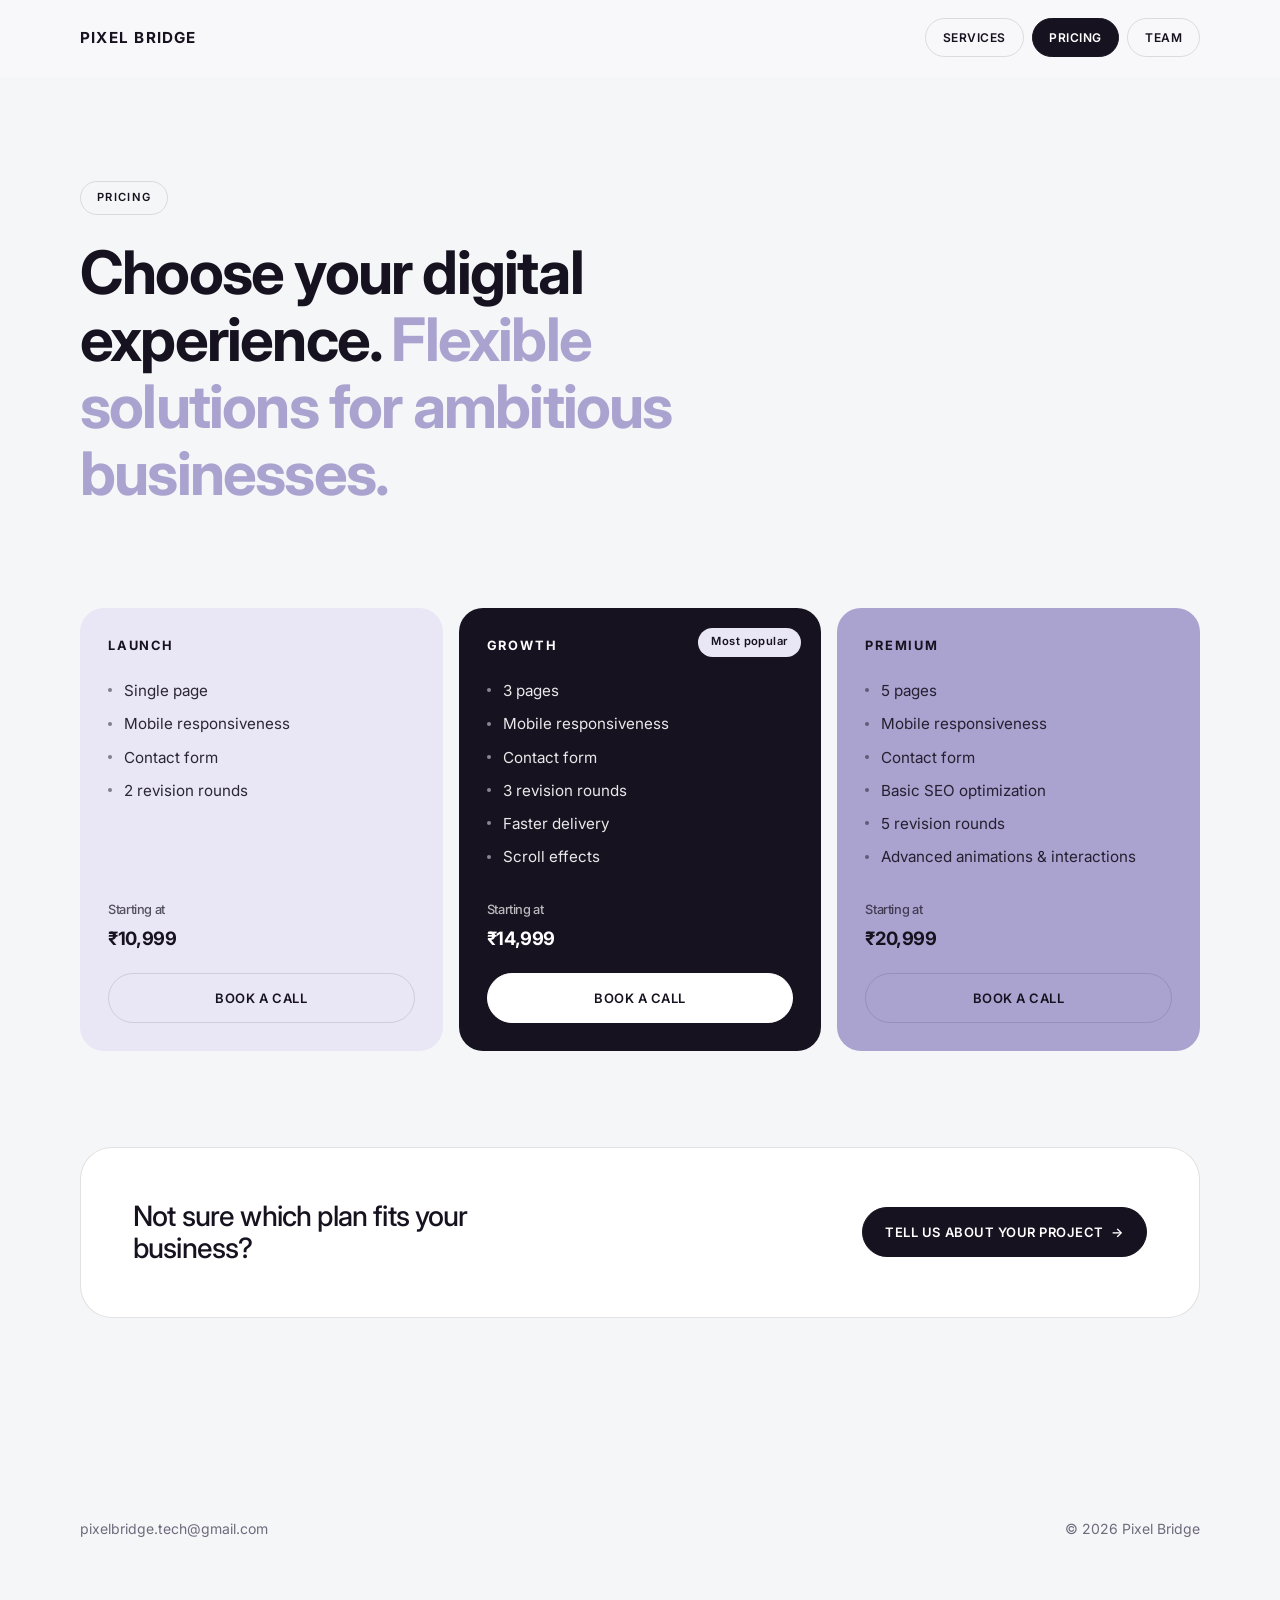
==== pricing.html @ 87578d6c "Initial commit - Pixel Bridge redesign" ====
<!DOCTYPE html>
<html lang="en">
<head>
  <meta charset="UTF-8">
  <meta name="viewport" content="width=device-width, initial-scale=1.0">
  <title>Pricing | Pixel Bridge</title>
  <meta name="description" content="Flexible website packages from Pixel Bridge — Launch, Growth, and Premium plans for startups and growing businesses in Chennai.">
  <meta property="og:title" content="Pricing | Pixel Bridge">
  <meta property="og:description" content="Flexible website solutions crafted for startups, growing brands, and ambitious businesses.">
  <meta property="og:type" content="website">
  <meta property="og:url" content="https://pixelbridgetech.com/pricing.html">
  <meta property="og:image" content="https://pixelbridgetech.com/pictures/PIXEL%20BRIDGE%20LOGO/Light%20Version%20Symbol.png">
  <link rel="canonical" href="https://pixelbridgetech.com/pricing.html">
  <link rel="preconnect" href="https://fonts.googleapis.com">
  <link rel="preconnect" href="https://fonts.gstatic.com" crossorigin>
  <link href="https://fonts.googleapis.com/css2?family=Inter:wght@400;500;600;700&display=swap" rel="stylesheet">
  <link rel="stylesheet" href="home.css">
  <link rel="icon" type="image/png" href="pictures/PIXEL BRIDGE LOGO/Light Version Symbol.png">
  <script async src="https://tally.so/widgets/embed.js"></script>
</head>
<body>

  <header class="navbar" id="site-nav">
    <div class="container navbar__inner">
      <a href="index.html" class="navbar__logo">PIXEL BRIDGE</a>
      <nav class="navbar__links" id="primary-nav" aria-label="Primary">
        <a href="services.html" class="btn btn--outline btn--sm">Services</a>
        <a href="pricing.html" class="btn btn--dark btn--sm" aria-current="page">Pricing</a>
        <a href="team.html" class="btn btn--outline btn--sm">Team</a>
      </nav>
      <button class="hamburger" type="button" aria-label="Open navigation menu" aria-expanded="false" aria-controls="primary-nav">
        <span></span><span></span><span></span>
      </button>
    </div>
  </header>

  <main class="page">
    <div class="container">
      <header class="page-hero reveal" aria-labelledby="pricing-heading">
        <div class="page-hero__pill">
          <span class="pill">Pricing</span>
        </div>
        <h1 id="pricing-heading" class="page-hero__title">
          Choose your digital experience.
          <span class="accent">Flexible solutions for ambitious businesses.</span>
        </h1>
      </header>

      <section class="pricing-grid" aria-label="Pricing plans">
        <article class="price-card reveal">
          <h2 class="price-card__name">Launch</h2>
          <ul class="price-card__list">
            <li>Single page</li>
            <li>Mobile responsiveness</li>
            <li>Contact form</li>
            <li>2 revision rounds</li>
          </ul>
          <p class="price-card__price">
            <span>Starting at</span>
            ₹10,999
          </p>
          <a
            href="#tally-open=rjJZKl&tally-layout=modal&tally-width=379&tally-overlay=1&tally-emoji-animation=none&tally-auto-close=0&tally-form-events-forwarding=1"
            class="btn btn--outline"
          >
            Book a Call
          </a>
        </article>

        <article class="price-card price-card--mid reveal">
          <span class="price-card__badge">Most popular</span>
          <h2 class="price-card__name">Growth</h2>
          <ul class="price-card__list">
            <li>3 pages</li>
            <li>Mobile responsiveness</li>
            <li>Contact form</li>
            <li>3 revision rounds</li>
            <li>Faster delivery</li>
            <li>Scroll effects</li>
          </ul>
          <p class="price-card__price">
            <span>Starting at</span>
            ₹14,999
          </p>
          <a
            href="#tally-open=rjJZKl&tally-layout=modal&tally-width=379&tally-overlay=1&tally-emoji-animation=none&tally-auto-close=0&tally-form-events-forwarding=1"
            class="btn btn--outline"
          >
            Book a Call
          </a>
        </article>

        <article class="price-card price-card--high reveal">
          <h2 class="price-card__name">Premium</h2>
          <ul class="price-card__list">
            <li>5 pages</li>
            <li>Mobile responsiveness</li>
            <li>Contact form</li>
            <li>Basic SEO optimization</li>
            <li>5 revision rounds</li>
            <li>Advanced animations &amp; interactions</li>
          </ul>
          <p class="price-card__price">
            <span>Starting at</span>
            ₹20,999
          </p>
          <a
            href="#tally-open=rjJZKl&tally-layout=modal&tally-width=379&tally-overlay=1&tally-emoji-animation=none&tally-auto-close=0&tally-form-events-forwarding=1"
            class="btn btn--outline"
          >
            Book a Call
          </a>
        </article>
      </section>

      <section class="cta cta--light section-spacer" aria-labelledby="pricing-cta">
        <div class="cta__box reveal">
          <h2 id="pricing-cta" class="cta__title">
            Not sure which plan fits your business?
          </h2>
          <div class="cta__action">
            <a
              href="#tally-open=rjJZKl&tally-layout=modal&tally-width=379&tally-overlay=1&tally-emoji-animation=none&tally-auto-close=0&tally-form-events-forwarding=1"
              class="btn btn--dark"
            >
              Tell Us About Your Project <span aria-hidden="true">→</span>
            </a>
          </div>
        </div>
      </section>
    </div>
  </main>

  <footer class="footer">
    <div class="container footer__inner">
      <a class="footer__email" href="mailto:pixelbridge.tech@gmail.com">pixelbridge.tech@gmail.com</a>
      <p class="footer__copy">&copy; 2026 Pixel Bridge</p>
    </div>
  </footer>

  <script src="script.js"></script>
</body>
</html>
---- home.css ----
/* ============================================
   Pixel Bridge — Home (minimal / premium)
   ============================================ */

:root {
  --bg: #F8F7FA;
  --dark: #17121F;
  --lavender: #AAA2CF;
  --lavender-light: #E9E6F5;
  --text-gray: #6F6A7D;
  --border: rgba(23, 18, 31, 0.12);
  --radius: 24px;
  --radius-pill: 999px;
  --max: 1120px;
  --space-xs: 0.5rem;
  --space-sm: 1rem;
  --space-md: 1.5rem;
  --space-lg: 2.5rem;
  --space-xl: 4rem;
  --space-2xl: 6rem;
  --font: "Inter", system-ui, -apple-system, sans-serif;
  --ease: cubic-bezier(0.22, 1, 0.36, 1);
}

*,
*::before,
*::after {
  margin: 0;
  padding: 0;
  box-sizing: border-box;
}

html {
  scroll-behavior: smooth;
  scroll-padding-top: 5rem;
}

@media (prefers-reduced-motion: reduce) {
  html {
    scroll-behavior: auto;
  }

  *,
  *::before,
  *::after {
    animation-duration: 0.01ms !important;
    animation-iteration-count: 1 !important;
    transition-duration: 0.01ms !important;
  }
}

body {
  font-family: var(--font);
  background: #F5F6F8;
  color: var(--dark);
  line-height: 1.6;
  -webkit-font-smoothing: antialiased;
  overflow-x: hidden;
}

img {
  max-width: 100%;
  height: auto;
  display: block;
}

a {
  color: inherit;
  text-decoration: none;
}

ul {
  list-style: none;
}

.container {
  width: min(100% - 2.5rem, var(--max));
  margin-inline: auto;
}

/* ---------- Buttons ---------- */

.btn {
  display: inline-flex;
  align-items: center;
  justify-content: center;
  gap: 0.45rem;
  padding: 0.85rem 1.4rem;
  border-radius: var(--radius-pill);
  font-size: 0.8125rem;
  font-weight: 600;
  letter-spacing: 0.04em;
  text-transform: uppercase;
  border: 1px solid transparent;
  cursor: pointer;
  transition: background 0.25s var(--ease), color 0.25s var(--ease),
    border-color 0.25s var(--ease), transform 0.25s var(--ease);
  white-space: nowrap;
}

.btn:focus-visible {
  outline: 2px solid var(--lavender);
  outline-offset: 3px;
}

.btn--dark {
  background: var(--dark);
  color: #fff;
  border-color: var(--dark);
}

.btn--dark:hover {
  background: #2a2233;
  transform: translateY(-1px);
}

.btn--outline {
  background: transparent;
  color: var(--dark);
  border-color: var(--border);
}

.btn--outline:hover {
  border-color: var(--dark);
  transform: translateY(-1px);
}

.btn--light {
  background: #fff;
  color: var(--dark);
  border-color: #fff;
}

.btn--light:hover {
  background: var(--lavender-light);
  transform: translateY(-1px);
}

.btn--sm {
  padding: 0.55rem 1.05rem;
  font-size: 0.75rem;
}

.pill {
  display: inline-flex;
  align-items: center;
  justify-content: center;
  padding: 0.45rem 1rem;
  border: 1px solid var(--border);
  border-radius: var(--radius-pill);
  font-size: 0.7rem;
  font-weight: 600;
  letter-spacing: 0.12em;
  text-transform: uppercase;
  color: var(--dark);
}

/* ---------- Navbar ---------- */

.navbar {
  position: sticky;
  top: 0;
  z-index: 100;
  background: rgba(248, 247, 250, 0.85);
  backdrop-filter: blur(12px);
  -webkit-backdrop-filter: blur(12px);
  border-bottom: 1px solid transparent;
  transition: border-color 0.3s ease;
}

.navbar.is-scrolled {
  border-bottom-color: var(--border);
}

.navbar__inner {
  display: flex;
  align-items: center;
  justify-content: space-between;
  padding: 1.15rem 0;
  gap: 1rem;
}

.navbar__logo {
  font-size: 0.95rem;
  font-weight: 700;
  letter-spacing: 0.08em;
  text-transform: uppercase;
  color: var(--dark);
}

.navbar__links {
  display: flex;
  align-items: center;
  gap: 0.5rem;
}

.navbar__cta {
  margin-left: 0.35rem;
}

.hamburger {
  display: none;
  flex-direction: column;
  justify-content: center;
  gap: 5px;
  width: 2.5rem;
  height: 2.5rem;
  background: none;
  border: 1px solid var(--border);
  border-radius: var(--radius-pill);
  cursor: pointer;
  padding: 0.55rem;
}

.hamburger span {
  display: block;
  height: 2px;
  width: 100%;
  background: var(--dark);
  border-radius: 2px;
  transition: transform 0.3s var(--ease), opacity 0.2s ease;
}

.hamburger.is-open span:nth-child(1) {
  transform: translateY(7px) rotate(45deg);
}

.hamburger.is-open span:nth-child(2) {
  opacity: 0;
}

.hamburger.is-open span:nth-child(3) {
  transform: translateY(-7px) rotate(-45deg);
}

/* ---------- Hero ---------- */

.hero {
  padding: clamp(3.5rem, 10vw, 6.5rem) 0 clamp(3rem, 8vw, 5rem);
  text-align: center;
}

.hero__pill {
  margin-bottom: 1.75rem;
}

.hero__title {
  font-size: clamp(2.35rem, 5.5vw, 4.25rem);
  font-weight: 600;
  font-family: 'Kedebideri', sans-serif;
  line-height: 1.12;
  letter-spacing: -0.03em;
  max-width: 20ch;
  margin: 0 auto 1.5rem;
  color: var(--dark);
}

.hero__accent {
  color: #9f74e1;
}

.hero__sub {
  max-width: 36rem;
  margin: 0 auto 2.25rem;
  font-size: clamp(1rem, 1.5vw, 1.125rem);
  color: var(--text-gray);
  line-height: 1.7;
}

.hero__actions {
  display: flex;
  flex-wrap: wrap;
  justify-content: center;
  gap: 0.75rem;
}

/* ---------- Stats ---------- */

.stats {
  padding: 0 0 var(--space-2xl);
}

.stats__grid {
  display: grid;
  grid-template-columns: repeat(3, 1fr);
  gap: 1rem;
}

.stat-card {
  display: flex;
  flex-direction: column;
  justify-content: space-between;
  min-height: 220px;
  padding: 1.75rem;
  border-radius: var(--radius);
}

.stat-card__label {
  font-size: 0.75rem;
  font-weight: 600;
  letter-spacing: 0.14em;
  text-transform: uppercase;
}

.stat-card__value {
  font-size: clamp(3rem, 6vw, 4.5rem);
  font-weight: 700;
  letter-spacing: -0.04em;
  line-height: 1;
}

.stat-card--dark {
  background: var(--dark);
  color: #fff;
}

.stat-card--light {
  background: var(--lavender-light);
  color: var(--dark);
}

.stat-card--accent {
  background: var(--lavender);
  color: var(--dark);
}

/* ---------- Selected Work ---------- */

.work {
  --work-lime: #c6f04a;
  padding: 0 0 var(--space-2xl);
}

.work__top {
  display: grid;
  grid-template-columns: minmax(0, 0.9fr) minmax(0, 1.35fr);
  gap: clamp(1.5rem, 4vw, 3rem);
  align-items: start;
  margin-bottom: clamp(2.5rem, 5vw, 4rem);
}

.work__label {
  font-size: 0.75rem;
  font-weight: 500;
  letter-spacing: 0.14em;
  text-transform: uppercase;
  color: var(--text-gray);
  margin-bottom: 1.25rem;
}

.work__title {
  font-size: clamp(2rem, 4.2vw, 3.25rem);
  font-weight: 700;
  letter-spacing: -0.03em;
  line-height: 1.12;
  margin-bottom: 1.25rem;
}

.work__sub {
  max-width: 28rem;
  color: var(--text-gray);
  font-size: 0.95rem;
  line-height: 1.7;
  margin-bottom: 1.75rem;
}

.work__all {
  display: inline-flex;
  align-items: center;
  gap: 0.85rem;
  font-size: 0.95rem;
  font-weight: 600;
  color: var(--dark);
}

.work__all:hover .work__all-btn {
  transform: translateX(3px);
}

.work__all:focus-visible {
  outline: 2px solid var(--lavender);
  outline-offset: 4px;
  border-radius: 4px;
}

.work__all-btn {
  display: inline-flex;
  align-items: center;
  justify-content: center;
  width: 2.75rem;
  height: 2.75rem;
  border-radius: 50%;
  background: var(--work-lime);
  color: var(--dark);
  font-size: 1.1rem;
  transition: transform 0.25s var(--ease);
}

/* Featured row */
.work-item--featured {
  display: grid;
  grid-template-columns: minmax(0, 2.4fr) minmax(0, 0.85fr) auto;
  gap: 1.25rem;
  align-items: end;
}

.work-item--featured .work-media {
  border-top-left-radius: 4.5rem;
}

.work-item__num {
  font-size: 0.8rem;
  font-weight: 500;
  color: var(--text-gray);
  margin-bottom: 0.35rem;
}

.work-item__name {
  font-size: 1.15rem;
  font-weight: 700;
  letter-spacing: -0.02em;
  margin-bottom: 0.25rem;
}

.work-item__cat {
  font-size: 0.85rem;
  color: var(--text-gray);
  margin-bottom: 0.75rem;
}

.work-item__desc {
  font-size: 0.9rem;
  line-height: 1.55;
  color: var(--text-gray);
  margin-bottom: 1rem;
  max-width: 22ch;
}

.work-item__link {
  display: inline-flex;
  align-items: center;
  gap: 0.3rem;
  font-size: 0.875rem;
  font-weight: 500;
  color: var(--dark);
  text-decoration: underline;
  text-underline-offset: 3px;
  text-decoration-thickness: 1px;
}

.work-item__link:hover {
  color: var(--lavender);
}

.work-item__link:focus-visible {
  outline: 2px solid var(--lavender);
  outline-offset: 3px;
  border-radius: 3px;
}

/* Circular stamp */
.work-stamp {
  position: relative;
  width: 6.5rem;
  height: 6.5rem;
  flex-shrink: 0;
  align-self: center;
  display: grid;
  place-items: center;
  color: var(--dark);
}

.work-stamp__ring {
  position: absolute;
  inset: 0;
  width: 100%;
  height: 100%;
  animation: stamp-spin 18s linear infinite;
}

.work-stamp__ring text {
  fill: var(--text-gray);
  font-size: 9.5px;
  font-weight: 600;
  letter-spacing: 0.18em;
  text-transform: uppercase;
}

.work-stamp__arrow {
  position: relative;
  z-index: 1;
  font-size: 1.5rem;
  line-height: 1;
}

.work-stamp:hover .work-stamp__arrow {
  color: var(--lavender);
}

@keyframes stamp-spin {
  to {
    transform: rotate(360deg);
  }
}

@media (prefers-reduced-motion: reduce) {
  .work-stamp__ring {
    animation: none;
  }
}

/* Media placeholders */
.work-media {
  position: relative;
  overflow: hidden;
  border-radius: var(--radius);
  background: var(--lavender-light);
  width: 100%;
}

.work-media img {
  width: 100%;
  height: 100%;
  object-fit: cover;
  object-position: top center;
  display: block;
  transition: transform 0.5s var(--ease);
}

.work-item:hover .work-media img {
  transform: scale(1.03);
}

.work-media__ph {
  position: absolute;
  inset: 0;
  display: grid;
  place-items: center;
  text-align: center;
  padding: 1rem;
  font-size: 0.8rem;
  font-weight: 600;
  color: var(--text-gray);
  letter-spacing: 0.02em;
  border: 1.5px dashed rgba(23, 18, 31, 0.15);
  border-radius: inherit;
}

.work-media__ph small {
  display: block;
  margin-top: 0.35rem;
  font-weight: 500;
  font-size: 0.7rem;
  opacity: 0.75;
  word-break: break-all;
}

.work-media--wide {
  aspect-ratio: 16 / 10;
  min-height: 220px;
}

.work-media--landscape,
.work-media--portrait,
.work-media--tall,
.work-media--wide-sm {
  aspect-ratio: auto;
}

/* Lower grid — uneven but balanced visual weight */
.work__grid {
  display: grid;
  grid-template-columns: 1.2fr 1fr 1fr;
  grid-template-rows: auto auto;
  gap: clamp(1.5rem, 3vw, 2.25rem) clamp(1rem, 2.5vw, 1.5rem);
  align-items: start;
}

.work-item--02 {
  grid-column: 1;
  grid-row: 1;
}

.work-item--03 {
  grid-column: 2;
  grid-row: 1;
}

.work-item--04 {
  grid-column: 3;
  grid-row: 1;
}

.work-item--05 {
  grid-column: 1 / 3;
  grid-row: 2;
}

.work-item--06 {
  grid-column: 3;
  grid-row: 2;
}

.work-item--02 .work-item__meta,
.work-item--03 .work-item__meta,
.work-item--04 .work-item__meta,
.work-item--05 .work-item__meta,
.work-item--06 .work-item__meta {
  margin-bottom: 0.85rem;
}

/* Shared heights keep rhythm; slight variation keeps it editorial */
.work-item--02 .work-media {
  height: 260px;
}

.work-item--03 .work-media,
.work-item--04 .work-media {
  height: 260px;
}

.work-item--05 .work-media,
.work-item--06 .work-media {
  height: 230px;
}

/* ---------- CTA ---------- */

.cta {
  padding: 0 0 var(--space-2xl);
}

.cta__box {
  display: flex;
  align-items: flex-end;
  justify-content: space-between;
  gap: 2rem;
  padding: clamp(2rem, 5vw, 3.25rem);
  background: var(--dark);
  color: #fff;
  border-radius: calc(var(--radius) + 8px);
  min-height: 220px;
}

.cta__title {
  font-size: clamp(1.75rem, 3.5vw, 2.75rem);
  font-weight: 700;
  letter-spacing: -0.03em;
  line-height: 1.15;
  max-width: 12ch;
}

.cta__action {
  flex-shrink: 0;
  align-self: flex-end;
}

/* ---------- Footer ---------- */

.footer {
  padding: 0 0 var(--space-xl);
}

.footer__inner {
  display: flex;
  align-items: center;
  justify-content: space-between;
  gap: 1rem;
  padding-top: 0.5rem;
  font-size: 0.875rem;
  color: var(--text-gray);
}

.footer__email:hover {
  color: var(--dark);
}

.footer__email:focus-visible {
  outline: 2px solid var(--lavender);
  outline-offset: 3px;
  border-radius: 4px;
}

/* ---------- Entrance ---------- */

.reveal {
  opacity: 0;
  transform: translateY(16px);
  transition: opacity 0.7s var(--ease), transform 0.7s var(--ease);
}

.reveal.is-visible {
  opacity: 1;
  transform: none;
}

@media (prefers-reduced-motion: reduce) {
  .reveal {
    opacity: 1;
    transform: none;
  }
}

/* ---------- Responsive ---------- */

@media (max-width: 1100px) {
  .work__top {
    grid-template-columns: 1fr;
  }

  .work-item--featured {
    grid-template-columns: 1fr auto;
  }

  .work-item--featured .work-item__meta {
    grid-column: 1;
  }

  .work-item--featured .work-media {
    grid-column: 1 / -1;
    grid-row: 1;
  }

  .work-stamp {
    grid-column: 2;
    grid-row: 2;
    align-self: end;
  }

  .work__grid {
    grid-template-columns: 1fr 1fr;
    grid-template-rows: none;
  }

  .work-item--02,
  .work-item--03,
  .work-item--04,
  .work-item--05,
  .work-item--06 {
    grid-column: auto;
    grid-row: auto;
  }

  .work-item--02 .work-media,
  .work-item--03 .work-media,
  .work-item--04 .work-media,
  .work-item--05 .work-media,
  .work-item--06 .work-media {
    height: 220px;
  }
}

@media (max-width: 900px) {
  .stats__grid {
    grid-template-columns: 1fr 1fr;
  }

  .stats__grid .stat-card:last-child {
    grid-column: 1 / -1;
  }

  .stat-card {
    min-height: 180px;
  }

  .cta__box {
    flex-direction: column;
    align-items: flex-start;
    min-height: auto;
  }

  .cta__action {
    align-self: flex-start;
  }
}

@media (max-width: 768px) {
  .hamburger {
    display: flex;
  }

  .navbar__links {
    position: absolute;
    top: calc(100% + 0.5rem);
    right: 1.25rem;
    left: 1.25rem;
    flex-direction: column;
    align-items: stretch;
    gap: 0.4rem;
    padding: 1rem;
    background: #fff;
    border: 1px solid var(--border);
    border-radius: var(--radius);
    opacity: 0;
    visibility: hidden;
    transform: translateY(-8px);
    transition: opacity 0.25s var(--ease), transform 0.25s var(--ease),
      visibility 0.25s;
    box-shadow: 0 12px 40px rgba(23, 18, 31, 0.08);
  }

  .navbar__links.is-open {
    opacity: 1;
    visibility: visible;
    transform: none;
  }

  .navbar__links .btn {
    width: 100%;
    justify-content: center;
  }

  .navbar__cta {
    margin-left: 0;
    margin-top: 0.25rem;
  }

  .hero {
    padding-top: 3rem;
  }

  .hero__actions {
    flex-direction: column;
    align-items: stretch;
  }

  .hero__actions .btn {
    width: 100%;
  }
}

@media (max-width: 560px) {
  .container {
    width: min(100% - 1.5rem, var(--max));
  }

  .stats__grid {
    grid-template-columns: 1fr;
  }

  .stats__grid .stat-card:last-child {
    grid-column: auto;
  }

  .stat-card {
    min-height: 160px;
  }

  .work__grid {
    grid-template-columns: 1fr;
  }

  .work-item--02 .work-media,
  .work-item--03 .work-media,
  .work-item--04 .work-media,
  .work-item--05 .work-media,
  .work-item--06 .work-media {
    height: 200px;
  }

  .work-item--featured {
    grid-template-columns: 1fr;
  }

  .work-stamp {
    display: none;
  }

  .work-item--featured .work-media {
    border-top-left-radius: 2.5rem;
  }

  .footer__inner {
    flex-direction: column;
    align-items: flex-start;
    gap: 0.5rem;
  }

  .cta__box {
    padding: 1.75rem;
  }
}

/* ============================================
   Shared page utilities
   ============================================ */

.page {
  padding: clamp(2rem, 5vw, 3.5rem) 0 var(--space-2xl);
}

.page-hero {
  text-align: left;
  padding: clamp(2rem, 5vw, 3rem) 0 2.5rem;
}

.page-hero--center {
  text-align: center;
}

.page-hero__pill {
  margin-bottom: 1.5rem;
}

.page-hero__title {
  font-size: clamp(2.25rem, 5vw, 3.75rem);
  font-weight: 700;
  letter-spacing: -0.03em;
  line-height: 1.12;
  max-width: 18ch;
  margin-bottom: 1.25rem;
}

.page-hero--center .page-hero__title {
  margin-inline: auto;
}

.page-hero__title .accent {
  color: var(--lavender);
}

.page-hero__sub {
  max-width: 40rem;
  color: var(--text-gray);
  font-size: clamp(1rem, 1.4vw, 1.125rem);
  line-height: 1.7;
}

.page-hero--center .page-hero__sub {
  margin-inline: auto;
}

.pill--on-dark {
  background: #fff;
  border-color: #fff;
  color: var(--dark);
}

.pill--ghost-light {
  background: transparent;
  border-color: rgba(255, 255, 255, 0.35);
  color: #fff;
}

.section-spacer {
  margin-top: var(--space-2xl);
}

/* ---------- Services: dark banner ---------- */

.service-banner {
  position: relative;
  display: flex;
  flex-direction: column;
  justify-content: space-between;
  gap: 3rem;
  padding: clamp(1.75rem, 4vw, 2.5rem);
  background: var(--dark);
  color: #fff;
  border-radius: calc(var(--radius) + 8px);
  min-height: 280px;
  margin-bottom: 1.25rem;
  overflow: hidden;
}

.service-banner__pill {
  position: relative;
  z-index: 1;
  align-self: flex-start;
}

.service-banner__num {
  position: absolute;
  top: 1rem;
  right: 1.5rem;
  font-size: clamp(5rem, 14vw, 9rem);
  font-weight: 700;
  line-height: 0.85;
  letter-spacing: -0.05em;
  color: var(--lavender);
  opacity: 0.85;
  user-select: none;
  pointer-events: none;
}

.service-banner__bottom {
  position: relative;
  z-index: 1;
  display: flex;
  align-items: flex-end;
  justify-content: space-between;
  gap: 2rem;
}

.service-banner__title {
  font-size: clamp(2.5rem, 6vw, 4rem);
  font-weight: 700;
  letter-spacing: -0.03em;
  line-height: 1;
}

.service-banner__text {
  max-width: 18rem;
  font-size: 0.95rem;
  line-height: 1.6;
  color: rgba(255, 255, 255, 0.78);
  text-align: right;
}

.service-grid {
  display: grid;
  grid-template-columns: repeat(4, 1fr);
  gap: 1rem;
}

.service-item {
  display: flex;
  flex-direction: column;
  gap: 1rem;
  padding: 1.5rem;
  border-radius: var(--radius);
  min-height: 280px;
  background: var(--lavender-light);
  transition: transform 0.3s var(--ease);
}

.service-item:hover {
  transform: translateY(-3px);
}

.service-item:nth-child(2) {
  background: #d8d3eb;
}

.service-item:nth-child(4) {
  background: var(--dark);
  color: #fff;
}

.service-item:nth-child(4) .service-item__num {
  color: var(--lavender);
}

.service-item:nth-child(4) .service-item__desc {
  color: rgba(255, 255, 255, 0.72);
}

.service-item__num {
  font-size: 0.9rem;
  font-weight: 600;
  letter-spacing: 0.06em;
  color: var(--text-gray);
}

.service-item__title {
  font-size: 1.2rem;
  font-weight: 700;
  letter-spacing: -0.02em;
  margin-top: auto;
}

.service-item__desc {
  font-size: 0.9rem;
  line-height: 1.6;
  color: var(--text-gray);
}

/* ---------- Process ---------- */

.process {
  padding-top: var(--space-xl);
}

.process__header {
  text-align: center;
  margin-bottom: 2.25rem;
}

.process__pill {
  margin-bottom: 1.25rem;
}

.process__title {
  font-size: clamp(2rem, 4vw, 3rem);
  font-weight: 700;
  letter-spacing: -0.03em;
  line-height: 1.15;
}

.process__grid {
  display: grid;
  grid-template-columns: repeat(4, 1fr);
  gap: 1rem;
}

.process-card {
  display: flex;
  flex-direction: column;
  gap: 0.65rem;
  padding: 1.5rem;
  border-radius: var(--radius);
  background: var(--lavender-light);
  min-height: 160px;
}

.process-card:last-child {
  background: var(--dark);
  color: #fff;
}

.process-card:last-child .process-card__num {
  color: var(--lavender);
}

.process-card:last-child .process-card__meta {
  color: rgba(255, 255, 255, 0.65);
}

.process-card__num {
  font-size: 1.5rem;
  font-weight: 700;
  letter-spacing: -0.02em;
  color: var(--dark);
}

.process-card__title {
  font-size: 1.15rem;
  font-weight: 700;
  letter-spacing: -0.01em;
}

.process-card__meta {
  margin-top: auto;
  font-size: 0.8rem;
  color: var(--text-gray);
}

/* ---------- Pricing ---------- */

.pricing-grid {
  display: grid;
  grid-template-columns: repeat(3, 1fr);
  gap: 1rem;
  margin-top: 2.5rem;
}

.price-card {
  display: flex;
  flex-direction: column;
  padding: 1.75rem;
  border-radius: var(--radius);
  background: var(--lavender-light);
  min-height: 420px;
  position: relative;
  transition: transform 0.3s var(--ease);
}

.price-card:hover {
  transform: translateY(-3px);
}

.price-card--mid {
  background: var(--dark);
  color: #fff;
}

.price-card--high {
  background: var(--lavender);
  color: var(--dark);
}

.price-card__badge {
  position: absolute;
  top: 1.25rem;
  right: 1.25rem;
  padding: 0.35rem 0.85rem;
  background: var(--lavender-light);
  color: var(--dark);
  border-radius: var(--radius-pill);
  font-size: 0.7rem;
  font-weight: 600;
  letter-spacing: 0.04em;
}

.price-card__name {
  font-size: 0.8rem;
  font-weight: 700;
  letter-spacing: 0.14em;
  text-transform: uppercase;
  margin-bottom: 1.5rem;
}

.price-card__list {
  display: flex;
  flex-direction: column;
  gap: 0.7rem;
  margin-bottom: 2rem;
  flex: 1;
}

.price-card__list li {
  position: relative;
  padding-left: 1rem;
  font-size: 0.95rem;
  line-height: 1.45;
  color: inherit;
  opacity: 0.9;
}

.price-card__list li::before {
  content: "";
  position: absolute;
  left: 0;
  top: 0.55em;
  width: 4px;
  height: 4px;
  border-radius: 50%;
  background: currentColor;
  opacity: 0.55;
}

.price-card__price {
  font-size: 1.15rem;
  font-weight: 700;
  letter-spacing: -0.02em;
  margin-bottom: 1.25rem;
}

.price-card__price span {
  display: block;
  font-size: 0.8rem;
  font-weight: 500;
  opacity: 0.7;
  margin-bottom: 0.2rem;
}

.price-card .btn {
  width: 100%;
}

.price-card--mid .btn--outline {
  background: #fff;
  color: var(--dark);
  border-color: #fff;
}

.price-card--mid .btn--outline:hover {
  background: var(--lavender-light);
}

.cta--light .cta__box {
  background: #fff;
  color: var(--dark);
  border: 1px solid var(--border);
  min-height: 140px;
  align-items: center;
}

.cta--light .cta__title {
  max-width: 22ch;
  font-size: clamp(1.25rem, 2.5vw, 1.75rem);
  font-weight: 500;
}

.cta--light .cta__action {
  align-self: center;
}

/* ---------- Team ---------- */

.team-grid {
  display: grid;
  grid-template-columns: repeat(3, 1fr);
  gap: 1rem;
  margin-top: 2.5rem;
}

.member-card {
  position: relative;
  display: flex;
  flex-direction: column;
  justify-content: flex-end;
  gap: 0.35rem;
  padding: 1.75rem;
  border-radius: var(--radius);
  min-height: 360px;
  background: var(--lavender-light);
  overflow: hidden;
}
/* Faizal's full-image profile card */
.member-card:has(.faizal-khan) {
  padding: 0;
  isolation: isolate;
}

/* Image fills the entire card */
.member-card .faizal-khan {
  z-index: -2;
}

/* Dark gradient behind the text */
.member-card:has(.faizal-khan)::after {
  content: "";
  position: absolute;
  inset: 0;
  background: linear-gradient(
    to top,
    rgba(0, 0, 0, 0.8) 0%,
    rgba(0, 0, 0, 0.2) 35%,
    transparent 65%
  );
  z-index: -1;
}

/* Keep the name and role visible */
.member-card:has(.faizal-khan) .member-card__name {
  color: #fff;
  margin: 0 1.75rem 0.25rem;
}

.member-card:has(.faizal-khan) .member-card__role {
  color: rgba(255, 255, 255, 0.85);
  margin: 0 1.75rem 1.75rem;
}

.member-card--dark {
  background: var(--dark);
  color: #fff;
}

.member-card--values {
  background: var(--lavender);
  justify-content: flex-start;
  gap: 1.25rem;
}

.faizal-khan {
  position: absolute;
  inset: 0;
  width: 100%;
  height: 100%;
  object-fit: cover;
  object-position: center 25%;
  border-radius: inherit;
}

.member-card--dark .member-card__avatar {
  background: rgba(255, 255, 255, 0.1);
}

.member-card__name {
  font-size: 1.25rem;
  font-weight: 700;
  letter-spacing: -0.02em;
}

.member-card__role {
  font-size: 0.9rem;
  color: var(--text-gray);
}

.member-card--dark .member-card__role {
  color: rgba(255, 255, 255, 0.65);
}

.member-card__label {
  font-size: 0.7rem;
  font-weight: 700;
  letter-spacing: 0.12em;
  text-transform: uppercase;
  color: var(--dark);
  opacity: 0.75;
}

.member-card__list {
  display: flex;
  flex-direction: column;
  gap: 0.85rem;
}

.member-card__list li {
  position: relative;
  padding-left: 1rem;
  font-size: 0.95rem;
  line-height: 1.45;
  color: var(--dark);
}

.member-card__list li::before {
  content: "";
  position: absolute;
  left: 0;
  top: 0.55em;
  width: 4px;
  height: 4px;
  border-radius: 50%;
  background: var(--dark);
  opacity: 0.5;
}

.contact-banner {
  display: flex;
  flex-direction: column;
  gap: 1.5rem;
  padding: clamp(1.75rem, 4vw, 2.75rem);
  background: var(--dark);
  color: #fff;
  border-radius: calc(var(--radius) + 8px);
  min-height: 240px;
  margin-top: var(--space-xl);
}

.contact-banner__top {
  display: flex;
  justify-content: space-between;
  align-items: flex-start;
}

.contact-banner__email {
  font-size: clamp(1.35rem, 3.5vw, 2.25rem);
  font-weight: 700;
  letter-spacing: -0.02em;
  word-break: break-word;
}

.contact-banner__email:hover {
  opacity: 0.85;
}

.contact-banner__phones {
  display: flex;
  flex-wrap: wrap;
  gap: 0.5rem 1rem;
  margin-top: 0.75rem;
  font-size: 0.95rem;
  color: rgba(255, 255, 255, 0.7);
}

.contact-banner__phones span[aria-hidden="true"] {
  opacity: 0.45;
}

.contact-banner__action {
  margin-top: auto;
  align-self: flex-end;
}

/* ---------- Page responsive ---------- */

@media (max-width: 1000px) {
  .service-grid,
  .process__grid {
    grid-template-columns: 1fr 1fr;
  }

  .pricing-grid,
  .team-grid {
    grid-template-columns: 1fr;
  }

  .price-card,
  .member-card {
    min-height: 0;
  }
}

@media (max-width: 700px) {
  .service-banner {
    min-height: 0;
    gap: 2rem;
  }

  .service-banner__num {
    font-size: 4.5rem;
    top: 0.75rem;
    right: 1rem;
  }

  .service-banner__bottom {
    flex-direction: column;
    align-items: flex-start;
  }

  .service-banner__text {
    text-align: left;
    max-width: none;
  }

  .service-grid,
  .process__grid {
    grid-template-columns: 1fr;
  }

  .contact-banner__action {
    align-self: stretch;
  }

  .contact-banner__action .btn {
    width: 100%;
  }

  .cta--light .cta__box {
    flex-direction: column;
    align-items: flex-start;
  }

  .cta--light .cta__action {
    align-self: stretch;
  }

  .cta--light .cta__action .btn {
    width: 100%;
  }
}
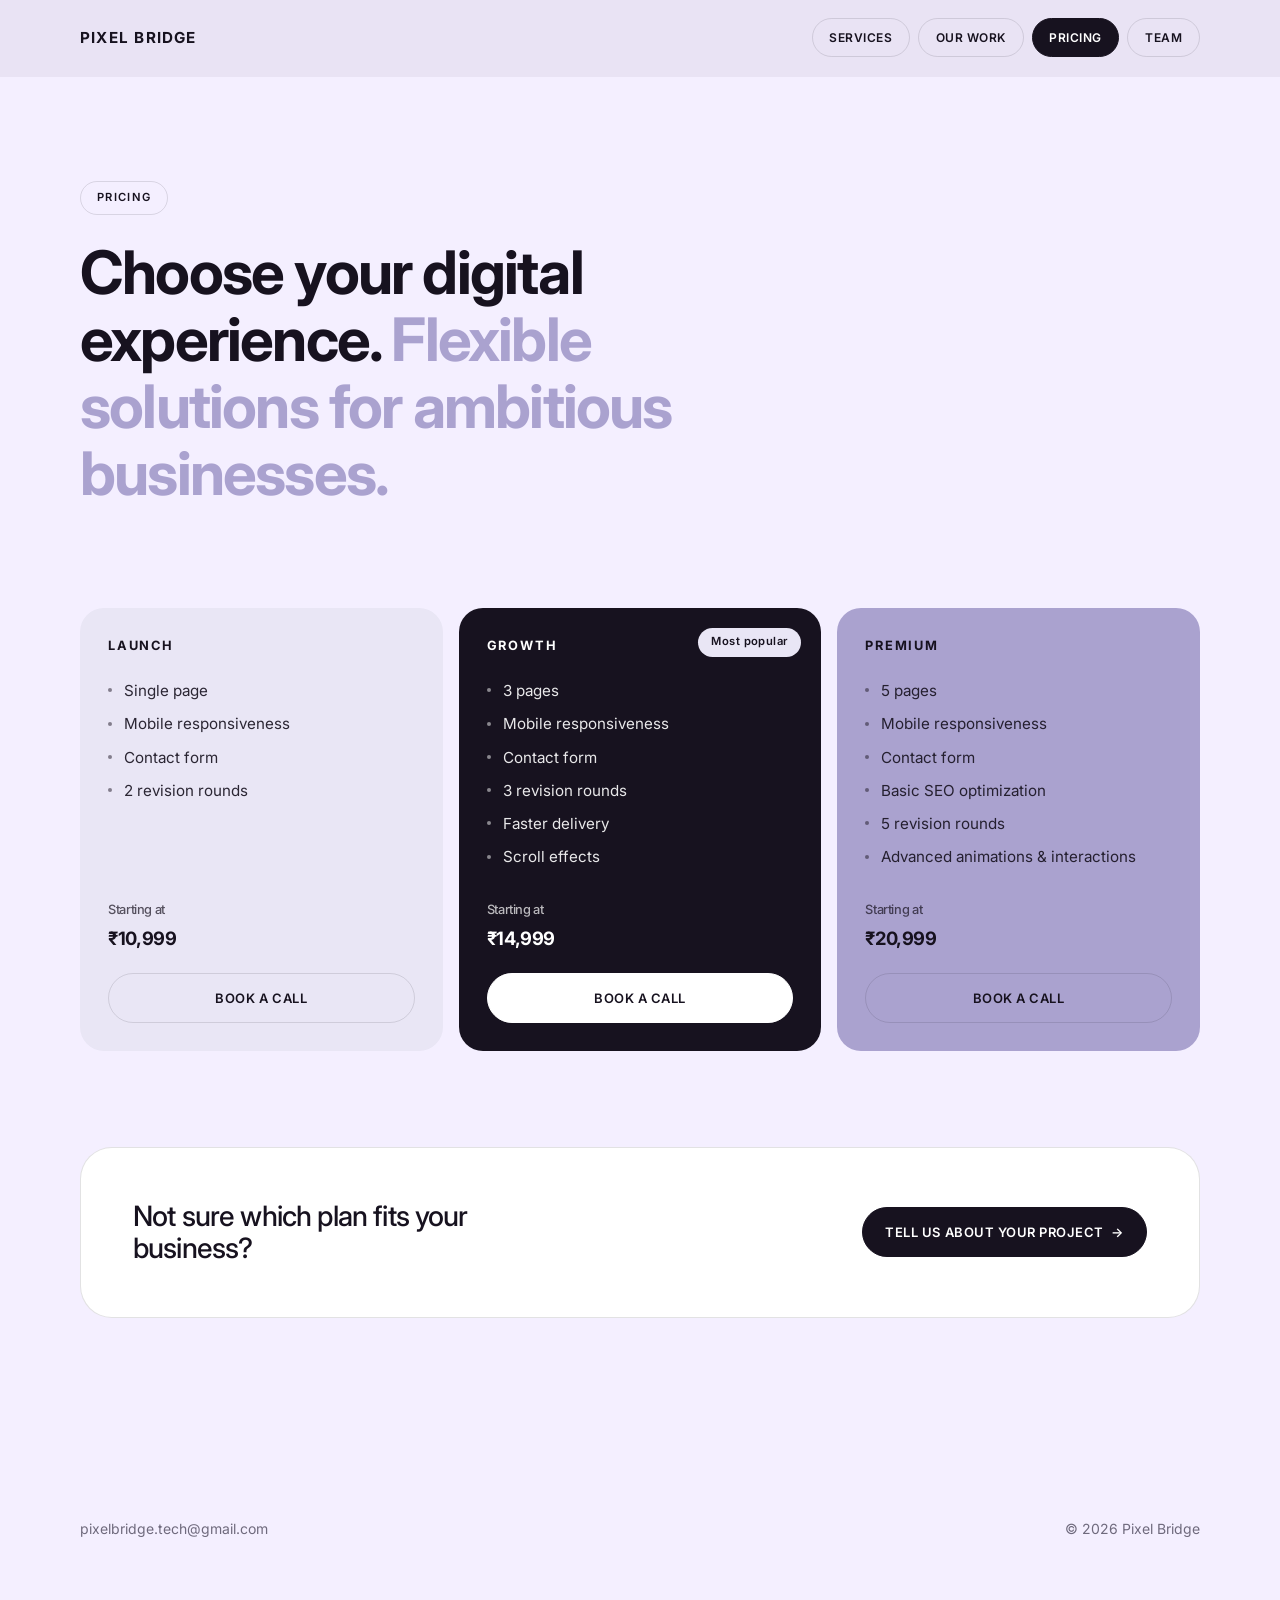
==== commit 2edfb6f3: "Add Our Work page and update website" ====
--- a/pricing.html
+++ b/pricing.html
@@ -25,6 +25,7 @@
       <a href="index.html" class="navbar__logo">PIXEL BRIDGE</a>
       <nav class="navbar__links" id="primary-nav" aria-label="Primary">
         <a href="services.html" class="btn btn--outline btn--sm">Services</a>
+        <a href="work.html" class="btn btn--outline btn--sm">Our Work</a>
         <a href="pricing.html" class="btn btn--dark btn--sm" aria-current="page">Pricing</a>
         <a href="team.html" class="btn btn--outline btn--sm">Team</a>
       </nav>
--- a/home.css
+++ b/home.css
@@ -3,7 +3,7 @@
    ============================================ */
 
 :root {
-  --bg: #F8F7FA;
+  --bg: #f4efff;
   --dark: #17121F;
   --lavender: #AAA2CF;
   --lavender-light: #E9E6F5;
@@ -51,7 +51,7 @@
 
 body {
   font-family: var(--font);
-  background: #F5F6F8;
+  background: var(--bg);
   color: var(--dark);
   line-height: 1.6;
   -webkit-font-smoothing: antialiased;
@@ -161,9 +161,9 @@
   position: sticky;
   top: 0;
   z-index: 100;
-  background: rgba(248, 247, 250, 0.85);
-  backdrop-filter: blur(12px);
-  -webkit-backdrop-filter: blur(12px);
+  background: rgba(231, 225, 243, 0.85);
+  -webkit-backdrop-filter: blur(10px);
+  backdrop-filter: blur(10px);
   border-bottom: 1px solid transparent;
   transition: border-color 0.3s ease;
 }
@@ -250,13 +250,13 @@
   font-family: 'Kedebideri', sans-serif;
   line-height: 1.12;
   letter-spacing: -0.03em;
-  max-width: 20ch;
+  max-width: 23ch;
   margin: 0 auto 1.5rem;
   color: var(--dark);
 }
 
 .hero__accent {
-  color: #9f74e1;
+  color: #724edb;
 }
 
 .hero__sub {
@@ -285,12 +285,11 @@
   grid-template-columns: repeat(3, 1fr);
   gap: 1rem;
 }
-
 .stat-card {
   display: flex;
   flex-direction: column;
   justify-content: space-between;
-  min-height: 220px;
+  min-height: 250px;
   padding: 1.75rem;
   border-radius: var(--radius);
 }
@@ -303,8 +302,8 @@
 }
 
 .stat-card__value {
-  font-size: clamp(3rem, 6vw, 4.5rem);
-  font-weight: 700;
+  font-size: 25px;
+  font-weight: 200;
   letter-spacing: -0.04em;
   line-height: 1;
 }
@@ -456,57 +455,6 @@
   outline: 2px solid var(--lavender);
   outline-offset: 3px;
   border-radius: 3px;
-}
-
-/* Circular stamp */
-.work-stamp {
-  position: relative;
-  width: 6.5rem;
-  height: 6.5rem;
-  flex-shrink: 0;
-  align-self: center;
-  display: grid;
-  place-items: center;
-  color: var(--dark);
-}
-
-.work-stamp__ring {
-  position: absolute;
-  inset: 0;
-  width: 100%;
-  height: 100%;
-  animation: stamp-spin 18s linear infinite;
-}
-
-.work-stamp__ring text {
-  fill: var(--text-gray);
-  font-size: 9.5px;
-  font-weight: 600;
-  letter-spacing: 0.18em;
-  text-transform: uppercase;
-}
-
-.work-stamp__arrow {
-  position: relative;
-  z-index: 1;
-  font-size: 1.5rem;
-  line-height: 1;
-}
-
-.work-stamp:hover .work-stamp__arrow {
-  color: var(--lavender);
-}
-
-@keyframes stamp-spin {
-  to {
-    transform: rotate(360deg);
-  }
-}
-
-@media (prefers-reduced-motion: reduce) {
-  .work-stamp__ring {
-    animation: none;
-  }
 }
 
 /* Media placeholders */
@@ -622,6 +570,848 @@
 .work-item--05 .work-media,
 .work-item--06 .work-media {
   height: 230px;
+}
+
+/* ---------- Homepage Services Preview ---------- */
+
+.services-preview {
+  position: relative;
+  isolation: isolate;
+  overflow: hidden;
+  padding: clamp(4rem, 9vw, 7.5rem) 0;
+  margin-bottom: var(--space-2xl);
+  background:
+    radial-gradient(
+      ellipse at 100% 100%,
+      rgba(170, 162, 207, 0.32),
+      transparent 48%
+    ),
+    linear-gradient(115deg, #fbfaff 0%, #f0ecfb 100%);
+  border-radius: var(--radius);
+}
+
+.services-preview__inner {
+  position: relative;
+  display: grid;
+  grid-template-columns: 1.15fr 0.85fr;
+  align-items: center;
+  gap: clamp(2rem, 5vw, 4.5rem);
+}
+
+.services-preview__main,
+.services-preview__side {
+  position: relative;
+  z-index: 2;
+}
+
+.services-preview__label {
+  display: flex;
+  align-items: center;
+  gap: 0.65rem;
+  margin-bottom: 2rem;
+  color: var(--text-gray);
+  font-size: 0.7rem;
+  font-weight: 600;
+  letter-spacing: 0.16em;
+  text-transform: uppercase;
+}
+
+.services-preview__label span {
+  display: inline-block;
+  width: 2rem;
+  height: 1px;
+  background: var(--lavender);
+}
+
+.services-preview__title {
+  max-width: 11ch;
+  font-size: clamp(2.6rem, 5.2vw, 4.5rem);
+  font-weight: 600;
+  line-height: 1.04;
+  letter-spacing: -0.055em;
+  color: var(--dark);
+}
+
+.services-preview__title span {
+  display: block;
+  color: #8174c4;
+}
+
+.services-preview__side {
+  padding-left: clamp(1.5rem, 3.5vw, 3rem);
+  border-left: 1px solid rgba(23, 18, 31, 0.15);
+}
+
+.services-preview__description {
+  max-width: 26rem;
+  margin-bottom: 2rem;
+  color: var(--text-gray);
+  font-size: clamp(1rem, 1.3vw, 1.1rem);
+  line-height: 1.85;
+}
+
+.services-preview__link {
+  display: inline-flex;
+  align-items: center;
+  gap: 0.8rem;
+  padding-bottom: 0.55rem;
+  border-bottom: 1px solid #8174c4;
+  color: var(--dark);
+  font-size: 0.95rem;
+  font-weight: 600;
+  transition:
+    gap 0.3s ease,
+    color 0.3s ease,
+    border-color 0.3s ease;
+}
+
+.services-preview__link span {
+  font-size: 1.2rem;
+  transition: transform 0.3s ease;
+}
+
+.services-preview__link:hover {
+  gap: 1.1rem;
+  color: #8174c4;
+  border-color: var(--dark);
+}
+
+.services-preview__link:hover span {
+  transform: translate(2px, -2px);
+}
+
+/* Responsive layout */
+
+@media (max-width: 768px) {
+  .services-preview {
+    padding: 3.5rem 0;
+    border-radius: 20px;
+  }
+
+  .services-preview__inner {
+    grid-template-columns: 1fr;
+    gap: 2rem;
+  }
+
+  .services-preview__title {
+    max-width: 12ch;
+    font-size: clamp(2.7rem, 9vw, 4rem);
+  }
+
+  .services-preview__side {
+    padding: 1.5rem 0 0;
+    border-left: none;
+    border-top: 1px solid rgba(23, 18, 31, 0.15);
+  }
+
+  .services-preview__description {
+    margin-bottom: 1.5rem;
+  }
+}
+
+/* ========================================
+   ABOUT PIXEL BRIDGE
+======================================== */
+
+.about-section {
+  padding: 110px 0;
+  background: var(--bg);
+  overflow: hidden;
+}
+
+.about-container {
+  display: grid;
+  grid-template-columns: 1.15fr 0.85fr;
+  align-items: center;
+  gap: 56px;
+}
+
+/* Left: Workspace visual */
+
+.about-visual {
+  min-width: 0;
+}
+
+.about-workspace-image {
+  display: block;
+  width: 100%;
+  height: auto;
+  border-radius: 18px;
+  object-fit: cover;
+  box-shadow: 0 24px 70px rgba(23, 18, 31, 0.08);
+}
+
+/* Right: Text content */
+
+.about-content {
+  min-width: 0;
+}
+
+.about-content .section-label {
+  display: inline-flex;
+  align-items: center;
+  gap: 12px;
+  margin-bottom: 28px;
+  color: var(--text-gray);
+  font-size: 11px;
+  font-weight: 700;
+  letter-spacing: 2px;
+}
+
+.about-content .section-label::before {
+  content: "";
+  width: 34px;
+  height: 1px;
+  background: var(--lavender);
+}
+
+.about-heading {
+  margin: 0 0 24px;
+  color: var(--dark);
+  font-size: clamp(36px, 4vw, 60px);
+  font-weight: 700;
+  line-height: 1.05;
+  letter-spacing: -2.5px;
+}
+
+.about-heading span {
+  color: var(--lavender);
+}
+
+.about-description {
+  max-width: 540px;
+  margin: 0;
+  color: var(--text-gray);
+  font-size: 16px;
+  line-height: 1.8;
+}
+
+/* Highlights */
+
+.about-highlights {
+  display: grid;
+  grid-template-columns: repeat(3, minmax(0, 1fr));
+  margin-top: 34px;
+  padding: 22px 0;
+  border-top: 1px solid rgba(170, 162, 207, 0.35);
+  border-bottom: 1px solid rgba(170, 162, 207, 0.35);
+}
+
+.about-highlight {
+  display: flex;
+  flex-direction: column;
+  gap: 5px;
+  padding: 0 16px;
+  border-right: 1px solid rgba(170, 162, 207, 0.35);
+}
+
+.about-highlight:first-child {
+  padding-left: 0;
+}
+
+.about-highlight:last-child {
+  padding-right: 0;
+  border-right: none;
+}
+
+.about-highlight strong {
+  color: var(--dark);
+  font-size: 22px;
+  font-weight: 700;
+}
+
+.about-highlight span {
+  color: var(--text-gray);
+  font-size: 11px;
+  letter-spacing: 1px;
+  text-transform: uppercase;
+}
+
+/* Team link */
+
+.about-link {
+  display: inline-flex;
+  align-items: center;
+  gap: 24px;
+  margin-top: 30px;
+  color: var(--dark);
+  font-size: 15px;
+  font-weight: 600;
+  text-decoration: none;
+  margin-bottom: 25px;
+}
+
+.about-link > span:first-child {
+  padding-bottom: 8px;
+  border-bottom: 1px solid var(--lavender);
+}
+
+.about-link-arrow {
+  display: grid;
+  width: 44px;
+  height: 44px;
+  flex-shrink: 0;
+  place-items: center;
+  border-radius: 50%;
+  background: var(--lavender);
+  color: white;
+  font-size: 21px;
+  transition: transform 0.25s ease;
+}
+
+.about-link:hover .about-link-arrow {
+  transform: translate(3px, -3px);
+}
+
+/* Responsive layout */
+
+@media (max-width: 900px) {
+  .about-section {
+    padding: 80px 0;
+  }
+
+  .about-container {
+    grid-template-columns: 1fr;
+    gap: 48px;
+  }
+
+  .about-visual {
+    max-width: 680px;
+    margin-inline: auto;
+  }
+
+  .about-content {
+    max-width: 680px;
+    margin-inline: auto;
+  }
+
+  .about-heading {
+    font-size: clamp(38px, 7vw, 56px);
+  }
+}
+
+@media (max-width: 480px) {
+  .about-section {
+    padding: 60px 0;
+  }
+
+  .about-container {
+    gap: 36px;
+  }
+
+  .about-heading {
+    font-size: 38px;
+    letter-spacing: -1.5px;
+  }
+
+  .about-description {
+    font-size: 14px;
+  }
+
+  .about-highlights {
+    margin-top: 26px;
+  }
+
+  .about-highlight {
+    padding: 0 10px;
+  }
+
+  .about-highlight strong {
+    font-size: 18px;
+  }
+
+  .about-highlight span {
+    font-size: 9px;
+    letter-spacing: 0.5px;
+  }
+
+  .about-link {
+    gap: 12px;
+    font-size: 13px;
+  }
+
+  .about-link-arrow {
+    width: 38px;
+    height: 38px;
+  }
+}
+
+
+
+/* =========================================
+   OUR APPROACH — FLOWING TIMELINE
+========================================= */
+
+.approach-section {
+  padding: clamp(4.5rem, 8vw, 7rem) 0;
+  overflow: hidden;
+  background:
+    radial-gradient(
+      ellipse at 0% 10%,
+      rgba(220, 212, 250, 0.24),
+      transparent 42%
+    ),
+    var(--bg);
+}
+
+.approach-header {
+  display: grid;
+  grid-template-columns: minmax(0, 1.2fr) minmax(250px, 0.8fr);
+  align-items: end;
+  gap: 3rem;
+  margin-bottom: 4.5rem;
+}
+
+.approach-label {
+  display: flex;
+  align-items: center;
+  gap: 0.8rem;
+  margin-bottom: 1.5rem;
+  color: #77718e;
+  font-size: 0.75rem;
+  font-weight: 600;
+  letter-spacing: 0.13em;
+}
+
+.approach-label > span {
+  width: 2.5rem;
+  height: 1px;
+  background: var(--lavender);
+}
+
+.approach-title {
+  max-width: 13ch;
+  color: var(--dark);
+  font-size: clamp(2.6rem, 5vw, 4.25rem);
+  font-weight: 650;
+  line-height: 1.02;
+  letter-spacing: -0.055em;
+}
+
+.approach-title > span {
+  display: block;
+  color: #9380e8;
+}
+
+.approach-intro {
+  display: flex;
+  flex-direction: column;
+  align-items: flex-start;
+  gap: 1.5rem;
+  padding-bottom: 0.25rem;
+}
+
+.approach-intro > p {
+  max-width: 27rem;
+  color: var(--text-gray);
+  font-size: clamp(0.95rem, 1.3vw, 1.08rem);
+  line-height: 1.8;
+}
+
+.approach-cta {
+  display: inline-flex;
+  align-items: center;
+  gap: 1.5rem;
+  padding: 0.4rem 0.45rem 0.4rem 1.25rem;
+  border-radius: 999px;
+  background: rgba(233, 230, 245, 0.9);
+  color: var(--dark);
+  font-size: 0.85rem;
+  font-weight: 600;
+  transition: transform 0.25s ease, background 0.25s ease;
+}
+
+.approach-cta > span {
+  display: grid;
+  width: 2.5rem;
+  height: 2.5rem;
+  place-items: center;
+  border-radius: 50%;
+  background: #9276e8;
+  color: white;
+  font-size: 1.2rem;
+}
+
+.approach-cta:hover {
+  transform: translateY(-2px);
+  background: #e3dcfb;
+}
+
+/* Desktop curved path */
+
+.approach-flow {
+  position: relative;
+  display: grid;
+  grid-template-columns: repeat(4, minmax(0, 1fr));
+  min-height: 390px;
+  isolation: isolate;
+}
+
+.approach-flow__line {
+  position: absolute;
+  z-index: -1;
+  top: 0;
+  left: 0;
+  width: 100%;
+  height: 190px;
+  overflow: visible;
+}
+
+.approach-stage {
+  position: relative;
+  min-width: 0;
+  padding: 205px 1.1rem 0;
+}
+
+.approach-stage:nth-of-type(1) {
+  padding-left: 0.5rem;
+}
+
+.approach-stage:nth-of-type(4) {
+  padding-right: 0;
+}
+
+/* Nodes positioned along the curve */
+
+.approach-node {
+  position: absolute;
+  top: 94px;
+  left: 1.1rem;
+  display: grid;
+  width: 2.2rem;
+  height: 2.2rem;
+  place-items: center;
+  border: 6px solid rgba(255, 255, 255, 0.9);
+  border-radius: 50%;
+  background: #fdfcff;
+  box-shadow: 0 3px 12px rgba(112, 91, 180, 0.12);
+}
+
+.approach-node > span {
+  width: 0.65rem;
+  height: 0.65rem;
+  border-radius: 50%;
+  background: #9b82eb;
+}
+
+.approach-stage--discover .approach-node {
+  top: 94px;
+}
+
+.approach-stage--design .approach-node {
+  top: 48px;
+}
+
+.approach-stage--build .approach-node {
+  top: 116px;
+}
+
+.approach-stage--launch .approach-node {
+  top: 62px;
+}
+
+/* Dotted connectors from path to labels */
+
+.approach-stage::before {
+  position: absolute;
+  top: 128px;
+  left: calc(1.1rem + 1.05rem);
+  height: 42px;
+  border-left: 1px dashed #b9a9f5;
+  content: "";
+}
+
+.approach-stage--design::before {
+  top: 82px;
+  height: 88px;
+}
+
+.approach-stage--build::before {
+  top: 150px;
+  height: 20px;
+}
+
+.approach-stage--launch::before {
+  top: 96px;
+  height: 74px;
+}
+
+/* Handwritten-style annotations */
+
+.approach-note {
+  position: absolute;
+  color: #827b9c;
+  font-family: "Kedebideri", cursive;
+  font-size: 0.95rem;
+  font-weight: 500;
+  line-height: 1.35;
+  transform: rotate(-7deg);
+}
+
+.approach-note > span {
+  position: absolute;
+  font-family: var(--font);
+  font-size: 1.3rem;
+  font-weight: 400;
+}
+
+.approach-note--discover {
+  top: 6px;
+  left: -0.2rem;
+}
+
+.approach-note--discover > span {
+  right: -1rem;
+  bottom: -1.5rem;
+  transform: rotate(30deg);
+}
+
+.approach-note--design {
+  top: -8px;
+  left: 0.9rem;
+}
+
+.approach-note--design > span {
+  left: -1.8rem;
+  bottom: -1.3rem;
+  transform: rotate(20deg);
+}
+
+.approach-note--build {
+  top: 55px;
+  left: 1.8rem;
+}
+
+.approach-note--build > span {
+  left: -1.8rem;
+  bottom: -1.3rem;
+  transform: rotate(25deg);
+}
+
+.approach-note--launch {
+  top: 5px;
+  left: 1.1rem;
+}
+
+.approach-note--launch > span {
+  left: -1.5rem;
+  bottom: -1.3rem;
+  transform: rotate(25deg);
+}
+
+/* Stage typography */
+
+.approach-stage__number {
+  display: block;
+  margin-bottom: 0.2rem;
+  color: #9380e8;
+  font-size: 1.1rem;
+  font-weight: 700;
+  letter-spacing: -0.02em;
+}
+
+.approach-stage h3,
+.approach-mobile-stage h3 {
+  margin-bottom: 0.3rem;
+  color: var(--dark);
+  font-size: 1.45rem;
+  font-weight: 650;
+  letter-spacing: -0.04em;
+}
+
+.approach-stage > p,
+.approach-mobile-stage p {
+  max-width: 15.5rem;
+  color: var(--text-gray);
+  font-size: 0.9rem;
+  line-height: 1.6;
+}
+
+.approach-stage__tag {
+  display: inline-flex;
+  align-items: center;
+  margin-top: 1rem;
+  padding: 0.4rem 0.85rem;
+  border-radius: 999px;
+  background: rgba(233, 230, 245, 0.9);
+  color: #8774df;
+  font-size: 0.75rem;
+  font-weight: 500;
+}
+
+.approach-mobile-flow {
+  display: none;
+}
+
+/* Tablet adjustments */
+
+@media (max-width: 900px) {
+  .approach-header {
+    grid-template-columns: 1fr;
+    gap: 1.75rem;
+    margin-bottom: 3.5rem;
+  }
+
+  .approach-title {
+    max-width: 16ch;
+  }
+
+  .approach-intro {
+    flex-direction: row;
+    align-items: center;
+    justify-content: space-between;
+    gap: 1.5rem;
+  }
+
+  .approach-flow {
+    min-height: 405px;
+  }
+
+  .approach-stage {
+    padding-right: 0.65rem;
+    padding-left: 0.65rem;
+  }
+
+  .approach-stage__number {
+    font-size: 1rem;
+  }
+
+  .approach-stage h3 {
+    font-size: 1.25rem;
+  }
+
+  .approach-stage > p {
+    font-size: 0.82rem;
+  }
+
+  .approach-note {
+    font-size: 0.8rem;
+  }
+
+  .approach-node {
+    left: 0.65rem;
+  }
+
+  .approach-stage::before {
+    left: calc(0.65rem + 1.05rem);
+  }
+}
+
+/* Mobile: a vertical journey */
+
+@media (max-width: 600px) {
+  .approach-section {
+    padding: 4rem 0;
+  }
+
+  .approach-header {
+    gap: 1.25rem;
+    margin-bottom: 2.5rem;
+  }
+
+  .approach-label {
+    margin-bottom: 1.1rem;
+  }
+
+  .approach-title {
+    font-size: clamp(2.5rem, 10vw, 3.6rem);
+    letter-spacing: -0.06em;
+  }
+
+  .approach-intro {
+    align-items: flex-start;
+    flex-direction: column;
+    gap: 1.25rem;
+  }
+
+  .approach-intro > p {
+    font-size: 0.95rem;
+  }
+
+  .approach-flow {
+    display: none;
+  }
+
+  .approach-mobile-flow {
+    position: relative;
+    display: flex;
+    flex-direction: column;
+    gap: 0;
+    padding-left: 0.25rem;
+  }
+
+  .approach-mobile-flow::before {
+    position: absolute;
+    top: 1.3rem;
+    bottom: 2.8rem;
+    left: 1.35rem;
+    width: 1px;
+    background: linear-gradient(
+      to bottom,
+      #d5c9fa,
+      #a38bea,
+      #d5c9fa
+    );
+    content: "";
+  }
+
+  .approach-mobile-stage {
+    position: relative;
+    display: grid;
+    grid-template-columns: 2.75rem minmax(0, 1fr);
+    gap: 1rem;
+    padding-bottom: 2.5rem;
+  }
+
+  .approach-mobile-stage:last-child {
+    padding-bottom: 0;
+  }
+
+  .approach-mobile-stage__node {
+    position: relative;
+    z-index: 1;
+    display: grid;
+    width: 2.45rem;
+    height: 2.45rem;
+    place-items: center;
+    border: 5px solid var(--bg);
+    border-radius: 50%;
+    background: #9b82eb;
+    color: #fff;
+    font-size: 0.68rem;
+    font-weight: 700;
+    box-shadow: 0 0 0 1px rgba(155, 130, 235, 0.2);
+  }
+
+  .approach-mobile-stage__eyebrow {
+    display: block;
+    margin: 0.2rem 0 0.35rem;
+    color: #8c7bc9;
+    font-size: 0.65rem;
+    font-weight: 700;
+    letter-spacing: 0.12em;
+  }
+
+  .approach-mobile-stage h3 {
+    font-size: 1.5rem;
+    margin-bottom: 0.45rem;
+  }
+
+  .approach-mobile-stage p {
+    max-width: 27rem;
+    font-size: 0.92rem;
+  }
+
+  .approach-stage__tag {
+    margin-top: 0.85rem;
+  }
+}
+
+/* Respect reduced-motion settings */
+@media (prefers-reduced-motion: reduce) {
+  .approach-cta {
+    transition: none;
+  }
 }
 
 /* ---------- CTA ---------- */
